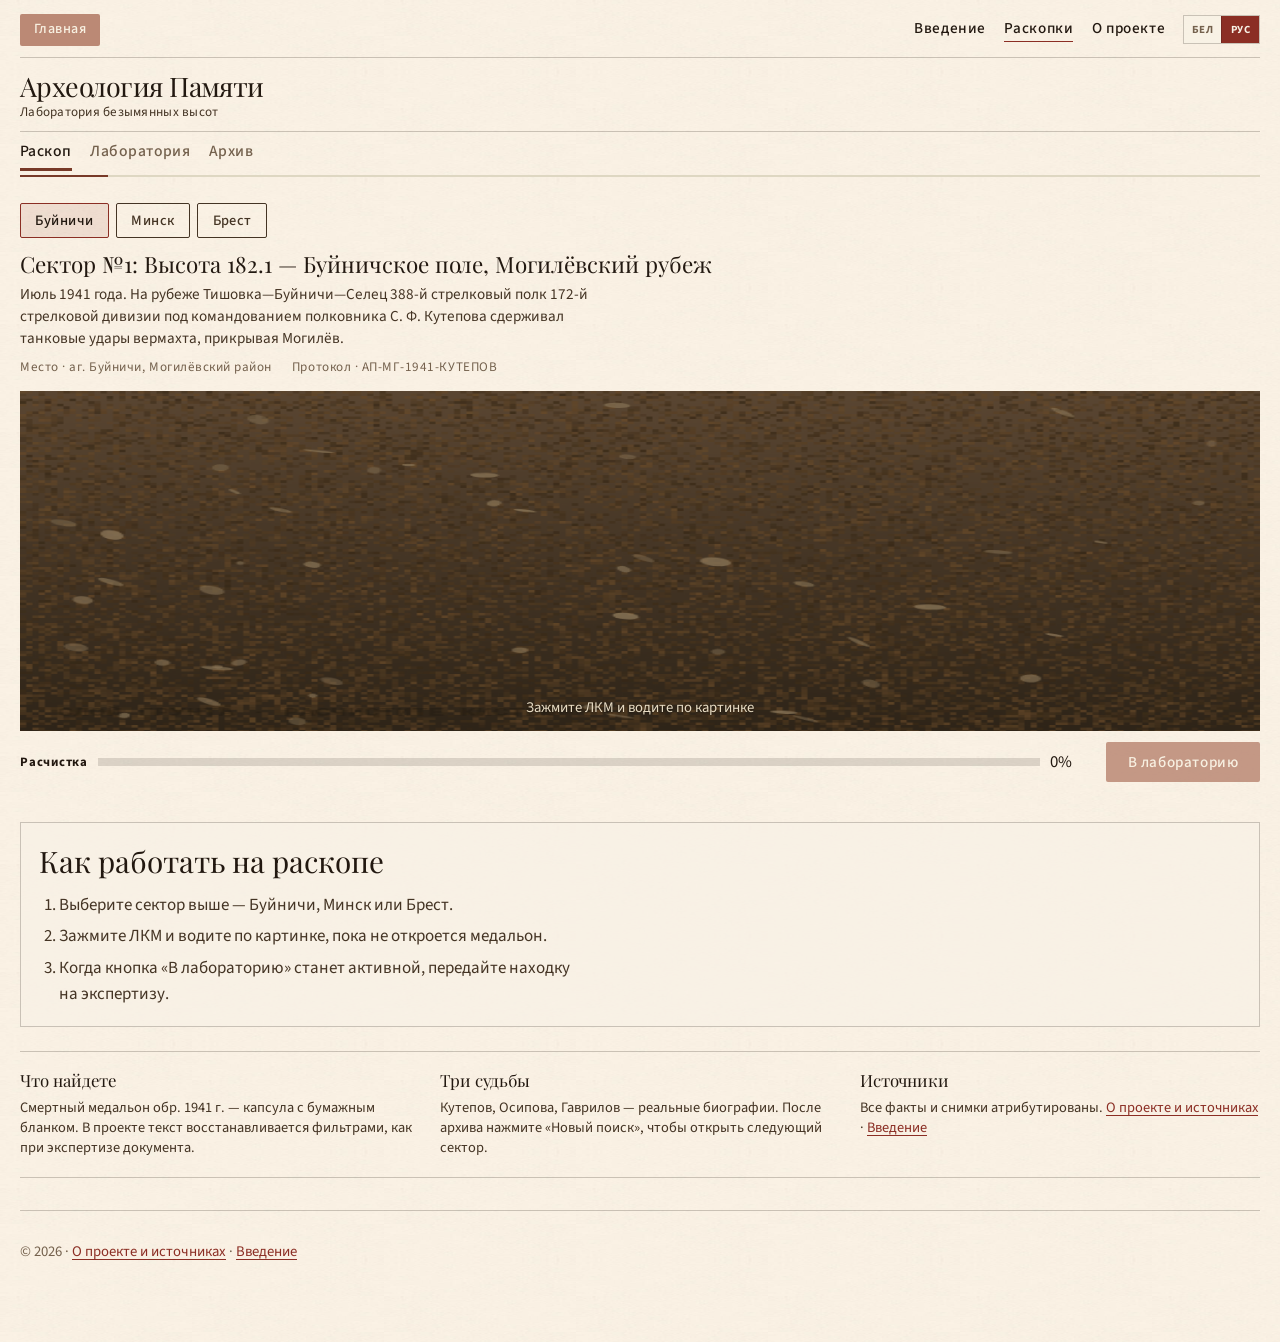
==== lab.html @ c18ca9dd "Update project files" ====
<!DOCTYPE html>
<html lang="ru">
  <head>
    <meta charset="UTF-8" />
    <meta name="viewport" content="width=device-width, initial-scale=1" />
    <title>Раскопки — Археология Памяти</title>
    <link rel="icon" href="assets/favicon.svg" type="image/svg+xml" />
    <link rel="stylesheet" href="css/styles.css" />
  </head>
  <body data-title-key="titleLab">
    <div class="comp-frame" id="hero-frame">
      <header class="site-header">
        <div class="site-header__bar">
          <a class="home-link" href="index.html" data-i18n="home">Главная</a>
          <div class="site-header__tools">
            <nav class="hero-nav" data-i18n-aria="navAria" aria-label="Разделы">
              <a class="nav-link hero-semantic" href="index.html" data-i18n="navIntro">Введение</a>
              <a
                class="nav-link hero-semantic"
                href="lab.html"
                aria-current="page"
                data-i18n="navDig"
                >Раскопки</a
              >
              <a class="nav-link hero-semantic" href="about.html" data-i18n="navAbout">О проекте</a>
            </nav>
            <div class="site-header__lang"></div>
          </div>
        </div>
        <div class="site-header__brand hero-brand">
          <h1 class="brand-mark hero-semantic" data-i18n="brandTitle">Археология Памяти</h1>
          <p class="brand-sub hero-semantic" data-i18n="brandSub">Лаборатория безымянных высот</p>
        </div>
      </header>

      <hr class="hairline" />

      <nav class="hero-steps" data-i18n-aria="stepsAria" aria-label="Этапы">
        <div class="nav-step is-active hero-semantic" data-screen="excavation" data-i18n="stepDig">
          Раскоп
        </div>
        <div class="nav-step hero-semantic" data-screen="lab" data-i18n="stepLab">Лаборатория</div>
        <div class="nav-step hero-semantic" data-screen="archive" data-i18n="stepArchive">Архив</div>
      </nav>

      <hr class="hairline hairline--steps" />

      <div class="sector-panel" id="sector-panel">
        <div
          class="sector-picker"
          id="sector-picker"
          role="tablist"
          data-i18n-aria="sectorPickAria"
          aria-label="Выбор сектора"
        ></div>
        <h2 id="sector-title" class="sector-panel__title">Сектор раскопа</h2>
        <p id="sector-intro" class="sector-panel__intro"></p>
        <ul class="sector-panel__meta" data-i18n-aria="sectorMetaAria" aria-label="Параметры сектора">
          <li id="sector-place"></li>
          <li id="sector-protocol"></li>
        </ul>
      </div>

      <div class="dig-stage" id="screen-excavation">
        <img
          class="dig-stage__plate"
          src="assets/plates/dig-stage.png"
          alt=""
          width="1024"
          height="432"
        />
        <canvas id="artifact-canvas" width="600" height="400"></canvas>
        <canvas id="soil-canvas" width="600" height="400"></canvas>
        <p id="find-message" class="find-banner" hidden></p>
        <p class="dig-cue hero-semantic" data-i18n="digCue">Зажмите ЛКМ и водите по картинке</p>
      </div>

      <div class="hero-dock">
        <div class="hero-dock__progress">
          <span class="progress-caption hero-semantic" data-i18n="progress">Расчистка</span>
          <div class="progress-track hero-semantic">
            <div id="progress-bar" class="progress-fill" style="width: 0%"></div>
          </div>
          <span id="progress-label" class="progress-pct hero-semantic">0%</span>
        </div>
        <button id="btn-to-lab" class="btn btn-lab hero-semantic" type="button" disabled data-i18n="toLab">
          В лабораторию
        </button>
      </div>
    </div>

    <div class="below-hero">
      <section class="howto-strip" id="howto-strip">
        <h2 class="panel-title" data-i18n="howtoTitle">Как работать на раскопе</h2>
        <ol class="howto-list">
          <li data-i18n="howto1">Выберите сектор выше — Буйничи, Минск или Брест.</li>
          <li data-i18n="howto2">Зажмите ЛКМ и водите по картинке, пока не откроется медальон.</li>
          <li data-i18n="howto3">
            Когда кнопка «В лабораторию» станет активной, передайте находку на экспертизу.
          </li>
        </ol>
      </section>

      <section class="context-strip" id="context-strip" data-i18n-aria="contextAria" aria-label="О раскопках">
        <div class="context-strip__item">
          <h3 data-i18n="findTitle">Что найдете</h3>
          <p data-i18n="findText">
            Смертный медальон обр. 1941 г. — капсула с бумажным бланком. В проекте текст
            восстанавливается фильтрами, как при экспертизе документа.
          </p>
        </div>
        <div class="context-strip__item">
          <h3 data-i18n="fatesTitle">Три судьбы</h3>
          <p data-i18n="fatesText">
            Кутепов, Осипова, Гаврилов — реальные биографии. После архива нажмите «Новый поиск»,
            чтобы открыть следующий сектор.
          </p>
        </div>
        <div class="context-strip__item">
          <h3 data-i18n="sourcesTitle">Источники</h3>
          <p>
            <span data-i18n="sourcesText">Все факты и снимки атрибутированы.</span>
            <a href="about.html" data-i18n="footerAbout">О проекте и источниках</a> ·
            <a href="index.html" data-i18n="footerIntro">Введение</a>
          </p>
        </div>
      </section>

      <section id="screen-lab" class="screen" hidden>
        <article class="panel">
          <h2 class="panel-title" data-i18n="labPanelTitle">Лаборатория</h2>
          <p class="panel-lead" data-i18n="labLead">
            Проявите фамилию, имя и остальные строки бланка. Идите по шагам ниже — или нажмите
            «Подобрать настройки».
          </p>
          <div class="lab-guide">
            <h3 class="lab-guide__title" data-i18n="labGuideTitle">Как расшифровать</h3>
            <ol class="lab-guide__list">
              <li data-i18n="labGuide1">
                1. Выберите светофильтр «УФ» — фиолетовые чернила проявятся сильнее.
              </li>
              <li data-i18n="labGuide2">2. Поднимите контраст примерно до 70–90.</li>
              <li data-i18n="labGuide3">
                3. Опустите порог примерно до 100–140, пока буквы не станут чёрными на белом.
              </li>
              <li data-i18n="labGuide4">
                Если сложно — кнопка «Подобрать настройки» выставит рабочие значения сама.
              </li>
            </ol>
          </div>
          <div class="lab-layout">
            <div class="microscope">
              <canvas id="lab-canvas" width="600" height="280"></canvas>
            </div>
            <div class="lab-tools">
              <label>
                <span class="tool-row"
                  ><span data-i18n="contrast">Контраст</span>
                  <strong id="val-contrast">0</strong></span
                >
                <input id="slider-contrast" type="range" min="-100" max="150" value="0" />
              </label>
              <label>
                <span class="tool-row"
                  ><span data-i18n="threshold">Порог</span>
                  <strong id="val-threshold">255</strong></span
                >
                <input id="slider-threshold" type="range" min="0" max="255" value="255" />
              </label>
              <label>
                <span data-i18n="filter">Светофильтр</span>
                <select id="select-filter">
                  <option value="original" data-i18n="filterOriginal">Исходный</option>
                  <option value="uv" data-i18n="filterUv">УФ</option>
                  <option value="negative" data-i18n="filterNegative">Негатив</option>
                </select>
              </label>
              <p id="lab-hint" class="lab-hint" aria-live="polite"></p>
              <div class="lab-tool-actions">
                <button id="btn-assist-lab" class="btn" type="button" data-i18n="labAssist">
                  Подобрать настройки
                </button>
                <button id="btn-reset-lab" class="btn btn-secondary" type="button" data-i18n="reset">
                  Сброс
                </button>
              </div>
            </div>
          </div>
          <div class="actions">
            <button id="btn-to-archive" class="btn" type="button" disabled data-i18n="toFate">
              К судьбе
            </button>
          </div>
        </article>
      </section>

      <section id="screen-archive" class="screen" hidden>
        <article class="panel">
          <h2 class="panel-title" data-i18n="fateTitle">Судьба</h2>
          <div id="dossier" class="dossier"></div>
        </article>
        <article class="panel">
          <h2 class="panel-title" data-i18n="photosTitle">Фото</h2>
          <div id="case-gallery" class="gallery-grid"></div>
        </article>
        <article class="panel">
          <h2 class="panel-title" data-i18n="certTitle">Свидетельство Памяти</h2>
          <div class="cert-wrap">
            <canvas id="cert-preview" width="800" height="500"></canvas>
          </div>
          <div class="actions">
            <button id="btn-export" class="btn" type="button" data-i18n="exportPng">Скачать PNG</button>
            <button id="btn-new-search" class="btn btn-secondary" type="button" data-i18n="newSearch">
              Новый поиск
            </button>
          </div>
        </article>
        <article class="panel">
          <div id="case-sources"></div>
        </article>
      </section>

      <footer class="footer">
        <p>
          © <span id="project-year">2026</span> ·
          <a href="about.html" data-i18n="footerAbout">О проекте и источниках</a> ·
          <a href="index.html" data-i18n="footerIntro">Введение</a>
        </p>
      </footer>
    </div>

    <script src="js/i18n.js"></script>
    <script src="js/data.js"></script>
    <script src="js/excavation.js"></script>
    <script src="js/lab.js"></script>
    <script src="js/certificate.js"></script>
    <script src="js/app.js"></script>
  </body>
</html>
---- css/styles.css ----
@font-face {
  font-family: "Playfair Display";
  font-style: normal;
  font-weight: 400;
  font-display: swap;
  src: url("../assets/fonts/Playfair-cyr.woff2") format("woff2");
  unicode-range: U+0400-045F, U+0490-0491, U+04B0-04B1, U+2116;
}
@font-face {
  font-family: "Playfair Display";
  font-style: normal;
  font-weight: 400;
  font-display: swap;
  src: url("../assets/fonts/PlayfairDisplay-Regular.woff2") format("woff2");
  unicode-range: U+0000-00FF, U+0131, U+0152-0153, U+02BB-02BC, U+02C6, U+02DA, U+02DC, U+0304, U+0308, U+0329, U+2000-206F, U+2074, U+20AC, U+2122, U+2191, U+2193, U+2212, U+2215, U+FEFF, U+FFFD;
}
@font-face {
  font-family: "Source Sans 3";
  font-style: normal;
  font-weight: 400;
  font-display: swap;
  src: url("../assets/fonts/SourceSans3-Regular-cyr.woff2") format("woff2");
  unicode-range: U+0400-045F, U+0490-0491, U+04B0-04B1, U+2116;
}
@font-face {
  font-family: "Source Sans 3";
  font-style: normal;
  font-weight: 400;
  font-display: swap;
  src: url("../assets/fonts/SourceSans3-Regular.woff2") format("woff2");
  unicode-range: U+0000-00FF, U+0131, U+0152-0153, U+02BB-02BC, U+02C6, U+02DA, U+02DC, U+0304, U+0308, U+0329, U+2000-206F, U+2074, U+20AC, U+2122, U+2191, U+2193, U+2212, U+2215, U+FEFF, U+FFFD;
}
@font-face {
  font-family: "Source Sans 3";
  font-style: normal;
  font-weight: 500;
  font-display: swap;
  src: url("../assets/fonts/SourceSans3-Medium-cyr.woff2") format("woff2");
  unicode-range: U+0400-045F, U+0490-0491, U+04B0-04B1, U+2116;
}
@font-face {
  font-family: "Source Sans 3";
  font-style: normal;
  font-weight: 500;
  font-display: swap;
  src: url("../assets/fonts/SourceSans3-Medium.woff2") format("woff2");
  unicode-range: U+0000-00FF, U+0131, U+0152-0153, U+02BB-02BC, U+02C6, U+02DA, U+02DC, U+0304, U+0308, U+0329, U+2000-206F, U+2074, U+20AC, U+2122, U+2191, U+2193, U+2212, U+2215, U+FEFF, U+FFFD;
}
@font-face {
  font-family: "Source Sans 3";
  font-style: normal;
  font-weight: 700;
  font-display: swap;
  src: url("../assets/fonts/SourceSans3-Bold-cyr.woff2") format("woff2");
  unicode-range: U+0400-045F, U+0490-0491, U+04B0-04B1, U+2116;
}
@font-face {
  font-family: "Source Sans 3";
  font-style: normal;
  font-weight: 700;
  font-display: swap;
  src: url("../assets/fonts/SourceSans3-Bold.woff2") format("woff2");
  unicode-range: U+0000-00FF, U+0131, U+0152-0153, U+02BB-02BC, U+02C6, U+02DA, U+02DC, U+0304, U+0308, U+0329, U+2000-206F, U+2074, U+20AC, U+2122, U+2191, U+2193, U+2212, U+2215, U+FEFF, U+FFFD;
}


@font-face {
  font-family: "PT Serif";
  font-style: normal;
  font-weight: 400;
  font-display: swap;
  src: url("../assets/fonts/PTSerif-Regular.woff2") format("woff2"),
    url("../assets/fonts/PTSerif-Regular-latin.woff2") format("woff2");
}
/* Археология Памяти — светлый архивный стандарт (canon) */









:root {
  --r-paper-ground-x: 0.000%; --r-paper-ground-y: 50.000%; --r-paper-ground-w: 10.000%; --r-paper-ground-h: 10.000%;
  --r-brand-mark-x: 1.870%; --r-brand-mark-y: 1.670%; --r-brand-mark-w: 28.130%; --r-brand-mark-h: 8.330%;
  --r-brand-mark-cap: 31px; --r-brand-mark-font: 44px; --r-brand-mark-family: 'Playfair Display'; --r-brand-mark-weight: 400;
  --r-brand-sub-x: 3.130%; --r-brand-sub-y: 8.060%; --r-brand-sub-w: 26.560%; --r-brand-sub-h: 3.890%;
  --r-brand-sub-cap: 13px; --r-brand-sub-font: 19px;
  --r-archive-stamp-x: 30.000%; --r-archive-stamp-y: 0.000%; --r-archive-stamp-w: 10.000%; --r-archive-stamp-h: 10.000%;
  --r-nav-lab-x: 64.060%; --r-nav-lab-y: 3.890%; --r-nav-lab-w: 10.940%; --r-nav-lab-h: 3.890%;
  --r-nav-lab-cap: 12px; --r-nav-lab-font: 18px;
  --r-nav-about-x: 75.780%; --r-nav-about-y: 3.890%; --r-nav-about-w: 9.380%; --r-nav-about-h: 3.890%;
  --r-nav-about-cap: 12px; --r-nav-about-font: 18px;
  --r-case-badge-x: 86.720%; --r-case-badge-y: 3.060%; --r-case-badge-w: 10.160%; --r-case-badge-h: 5.560%;
  --r-header-rule-x: 3.130%; --r-header-rule-y: 12.780%; --r-header-rule-w: 93.750%; --r-header-rule-h: 0.280%;
  --r-step-dig-x: 3.130%; --r-step-dig-y: 13.890%; --r-step-dig-w: 8.590%; --r-step-dig-h: 5.560%;
  --r-step-lab-x: 12.500%; --r-step-lab-y: 13.890%; --r-step-lab-w: 12.500%; --r-step-lab-h: 5.560%;
  --r-step-archive-x: 26.560%; --r-step-archive-y: 13.890%; --r-step-archive-w: 7.810%; --r-step-archive-h: 5.560%;
  --r-steps-rule-x: 3.130%; --r-steps-rule-y: 20.560%; --r-steps-rule-w: 93.750%; --r-steps-rule-h: 0.280%;
  --r-steps-rail-x: 30.000%; --r-steps-rail-y: 10.000%; --r-steps-rail-w: 40.000%; --r-steps-rail-h: 10.000%;
  --r-steps-trail-x: 70.000%; --r-steps-trail-y: 10.000%; --r-steps-trail-w: 30.000%; --r-steps-trail-h: 10.000%;
  --r-dig-frame-x: 10.000%; --r-dig-frame-y: 20.000%; --r-dig-frame-w: 80.000%; --r-dig-frame-h: 70.000%;
  --r-dig-stage-x: 10.000%; --r-dig-stage-y: 20.000%; --r-dig-stage-w: 80.000%; --r-dig-stage-h: 60.000%;
  --r-bottom-dock-x: 0.000%; --r-bottom-dock-y: 90.000%; --r-bottom-dock-w: 100.000%; --r-bottom-dock-h: 10.000%;
  --r-dig-cue-x: 29.488%; --r-dig-cue-y: 92.817%; --r-dig-cue-w: 41.013%; --r-dig-cue-h: 6.483%;
  --r-dig-cue-cap: 16px; --r-dig-cue-font: 24px;
  --r-progress-caption-x: 3.130%; --r-progress-caption-y: 88.890%; --r-progress-caption-w: 9.380%; --r-progress-caption-h: 3.890%;
  --r-progress-caption-cap: 10px; --r-progress-caption-font: 15px;
  --r-progress-bar-x: 13.280%; --r-progress-bar-y: 90.000%; --r-progress-bar-w: 40.630%; --r-progress-bar-h: 2.220%;
  --r-progress-pct-x: 54.690%; --r-progress-pct-y: 88.890%; --r-progress-pct-w: 5.470%; --r-progress-pct-h: 3.890%;
  --r-progress-pct-cap: 27px; --r-progress-pct-font: 39px;
  --r-btn-lab-x: 76.560%; --r-btn-lab-y: 86.110%; --r-btn-lab-w: 19.530%; --r-btn-lab-h: 7.780%;
}

:root {
  --paper: #f8f2e6;
  --ink: #221810;
  --ink-soft: #443424;
  --ink-mute: #74614d;
  --terracotta: #8b2e24;
  --terracotta-soft: #a85437;
  --terracotta-wash: #be8977;
  --rule: rgba(34, 24, 16, 0.22);
  --font-display: "Playfair Display", "PT Serif", "Times New Roman", serif;
  --font-ui: "Source Sans 3", "Segoe UI", Tahoma, sans-serif;
  --focus: #8b2e24;
  --max: 1280px;
}

*,
*::before,
*::after {
  box-sizing: border-box;
}

::selection {
  background: rgba(139, 46, 36, 0.28);
  color: var(--ink);
}

html {
  scroll-behavior: smooth;
}

body {
  margin: 0;
  min-height: 100vh;
  color: var(--ink);
  font-family: var(--font-ui);
  font-size: 17px;
  line-height: 1.5;
  background-color: var(--paper);
  background-image: url("../assets/plates/paper-ground.png");
  background-size: 192px 108px;
  background-repeat: repeat;
}

a {
  color: var(--terracotta);
  text-underline-offset: 3px;
}

a:hover {
  color: var(--ink);
}

img {
  max-width: 100%;
  height: auto;
  display: block;
}

button,
input,
select {
  font: inherit;
}

:focus-visible {
  outline: 2px solid var(--focus);
  outline-offset: 3px;
}

/* ——— Hero shell ——— */

.comp-frame {
  position: relative;
  width: 100%;
  max-width: var(--max);
  margin: 0 auto;
  padding: 0.85rem 1.25rem 1rem;
  overflow: visible;
  background-color: var(--paper);
  background-image: url("../assets/plates/paper-ground.png");
  background-size: 192px 108px;
  background-repeat: repeat;
}

.site-shell {
  max-width: var(--max);
  margin: 0 auto;
  padding: 0.85rem 1.25rem 2.5rem;
}

.site-header {
  display: flex;
  flex-direction: column;
  gap: 0.85rem;
}

.site-header__bar,
.header-bar {
  display: flex;
  flex-wrap: wrap;
  align-items: center;
  gap: 0.65rem 1rem;
  padding-bottom: 0.7rem;
  border-bottom: 1px solid var(--rule);
}

.site-header__tools,
.header-tools {
  display: flex;
  flex-wrap: wrap;
  align-items: center;
  justify-content: flex-end;
  gap: 0.75rem 1.1rem;
  margin-left: auto;
}

.site-header__lang,
.header-lang {
  display: flex;
  flex-shrink: 0;
}

.site-header__brand,
.header-brand {
  min-width: 0;
}

.lang-switch {
  display: inline-flex;
  border: 1px solid var(--rule);
  background: rgba(248, 242, 230, 0.85);
}

.lang-btn {
  margin: 0;
  min-width: 2.35rem;
  min-height: 1.7rem;
  padding: 0.2rem 0.45rem;
  border: 0;
  background: transparent;
  color: var(--ink-mute);
  font-family: var(--font-ui);
  font-size: 0.68rem;
  font-weight: 700;
  letter-spacing: 0.05em;
  cursor: pointer;
}

.lang-btn + .lang-btn {
  border-left: 1px solid var(--rule);
}

.lang-btn.is-active {
  background: var(--terracotta);
  color: var(--paper);
}

.lang-btn:hover:not(.is-active) {
  background: rgba(139, 46, 36, 0.08);
  color: var(--ink);
}

.home-link {
  display: inline-flex;
  align-items: center;
  justify-content: center;
  flex-shrink: 0;
  min-height: 2rem;
  padding: 0.35rem 0.85rem;
  border: 0;
  border-radius: 2px;
  background: #bb8975;
  color: #f8f1e2;
  font-family: var(--font-ui);
  font-size: 0.88rem;
  font-weight: 500;
  letter-spacing: 0.04em;
  text-decoration: none;
}

.home-link:hover {
  color: #f8f1e2;
  background: var(--terracotta);
}

.home-link[aria-current="page"] {
  background: var(--terracotta);
  color: #f8f1e2;
}

.hero-header {
  display: contents;
}


.brand-kicker {
  margin: 0 0 0.35rem;
  font-family: var(--font-ui);
  font-size: 0.78rem;
  font-weight: 500;
  letter-spacing: 0.06em;
  color: var(--ink-mute);
}

.brand-mark--lg {
  font-size: clamp(2rem, 4.5vw, 2.85rem);
}

.hero-brand {
  min-width: 0;
}

.brand-mark {
  margin: 0;
  padding: 0;
  font-family: var(--font-display);
  font-weight: 400;
  font-synthesis: none;
  font-size: clamp(1.4rem, 2.1vw, 1.75rem);
  line-height: 1.1;
  letter-spacing: -0.02em;
  color: #221810;
}

.brand-sub {
  margin: 0.15rem 0 0;
  font-family: var(--font-ui);
  font-weight: 400;
  font-size: 0.82rem;
  line-height: 1.3;
  color: #443424;
  letter-spacing: 0.02em;
}

.hero-nav {
  display: flex;
  flex-wrap: wrap;
  gap: 0.85rem 1.15rem;
  align-items: center;
  justify-content: flex-end;
}

.nav-link {
  display: inline-flex;
  align-items: center;
  font-family: var(--font-ui);
  font-weight: 500;
  font-size: 0.95rem;
  color: #221810;
  text-decoration: none;
  letter-spacing: 0.04em;
  padding-bottom: 0.1rem;
  border-bottom: 1px solid transparent;
}

.nav-link[aria-current="page"] {
  border-bottom-color: var(--terracotta);
}

.visually-hidden {
  position: absolute !important;
  width: 1px;
  height: 1px;
  padding: 0;
  margin: -1px;
  overflow: hidden;
  clip: rect(0, 0, 0, 0);
  white-space: nowrap;
  border: 0;
}

.hairline {
  background: var(--rule);
  height: 1px;
  min-height: 1px;
  border: 0;
  margin: 0.65rem 0 0;
  padding: 0;
  width: 100%;
}

.hairline--steps {
  margin-top: 0;
  background: linear-gradient(
    to right,
    #783a28 0,
    #783a28 5.5rem,
    #ded7c2 5.5rem,
    #ded7c2 100%
  );
  height: 2px;
}

.hero-steps {
  display: flex;
  flex-wrap: wrap;
  gap: 0.25rem 1.15rem;
  align-items: flex-end;
  margin-top: 0.5rem;
  padding-bottom: 0.25rem;
}

.nav-step {
  display: inline-flex;
  align-items: flex-end;
  justify-content: flex-start;
  padding: 0 0 0.3rem;
  margin: 0;
  border: 0;
  border-bottom: 3px solid transparent;
  background: transparent;
  font-family: var(--font-ui);
  font-size: 0.98rem;
  font-weight: 500;
  letter-spacing: 0.03em;
  color: #74614d;
  cursor: default;
}

.nav-step.is-active {
  color: #221810;
  border-bottom-color: #783a28;
}

.dig-stage {
  position: relative;
  overflow: hidden;
  background: #1a120d;
  width: 100%;
  margin-top: 0.65rem;
  aspect-ratio: 21 / 10;
  max-height: min(42vh, 340px);
}

.dig-stage__plate {
  position: absolute;
  inset: 0;
  width: 100%;
  height: 100%;
  object-fit: cover;
  z-index: 0;
  pointer-events: none;
}

.dig-stage canvas {
  position: absolute;
  inset: 0;
  width: 100%;
  height: 100%;
  display: block;
  z-index: 1;
}

.dig-cue {
  position: absolute;
  left: 50%;
  bottom: 0.75rem;
  transform: translateX(-50%);
  margin: 0;
  z-index: 4;
  display: flex;
  align-items: center;
  justify-content: center;
  text-align: center;
  font-family: var(--font-ui);
  font-weight: 400;
  font-size: 0.92rem;
  color: #e8dcc4;
  text-shadow: 0 1px 2px rgba(0, 0, 0, 0.45);
  pointer-events: none;
  white-space: normal;
  max-width: 92%;
}

.hero-dock {
  display: flex;
  flex-wrap: wrap;
  align-items: center;
  gap: 0.55rem 1rem;
  margin-top: 0.7rem;
}

.hero-dock__progress {
  display: flex;
  flex: 1 1 14rem;
  align-items: center;
  gap: 0.65rem;
  min-width: 0;
}

.progress-caption {
  margin: 0;
  flex: 0 0 auto;
  font-family: var(--font-ui);
  font-weight: 700;
  font-size: 0.8rem;
  letter-spacing: 0.06em;
  color: #221810;
}

.progress-track {
  flex: 1 1 auto;
  width: auto;
  height: 8px;
  min-width: 6rem;
  background: rgba(34, 24, 16, 0.14);
  overflow: hidden;
}

.progress-fill {
  height: 100%;
  width: 0%;
  background: #784728;
}

body.hero-capture .progress-fill {
  width: 42%;
}

.progress-pct {
  margin: 0;
  flex: 0 0 auto;
  font-family: var(--font-ui);
  font-weight: 400;
  font-size: 1.05rem;
  line-height: 1;
  color: var(--ink);
  min-width: 2.5rem;
}

.btn {
  display: inline-flex;
  align-items: center;
  justify-content: center;
  width: auto;
  height: auto;
  margin: 0;
  padding: 0.55rem 1.15rem;
  border: 0;
  border-radius: 2px;
  background: #bb8975;
  color: #f8f1e2;
  font-family: var(--font-ui);
  font-weight: 500;
  font-size: 0.95rem;
  letter-spacing: 0.04em;
  cursor: pointer;
}

.btn-lab {
  flex: 0 0 auto;
  min-height: 2.5rem;
  padding: 0.55rem 1.35rem;
}

.btn:disabled {
  opacity: 0.85;
  cursor: not-allowed;
}
body.hero-capture .btn:disabled {
  opacity: 1;
}

.btn:hover:not(:disabled) {
  background: var(--terracotta);
}

.btn-secondary {
  background: transparent;
  color: var(--ink);
  border: 1px solid var(--ink-soft);
}

.btn-secondary:hover:not(:disabled) {
  background: rgba(34, 24, 16, 0.06);
}

/* hero capture: show dig plate, hide live canvases */
body.hero-capture .dig-stage canvas {
  visibility: hidden !important;
}

body.hero-plates-only .hero-semantic {
  visibility: hidden !important;
}

/* ——— Below-hero / other screens ——— */

.below-hero {
  max-width: var(--max);
  margin: 0 auto;
  padding: 1.5rem 1.25rem 4rem;
}

[hidden] {
  display: none !important;
}

.screen {
  animation: riseIn 0.4s cubic-bezier(0.16, 1, 0.3, 1);
}

@keyframes riseIn {
  from {
    opacity: 0;
    transform: translateY(10px);
  }
  to {
    opacity: 1;
    transform: translateY(0);
  }
}

.btn.is-ready {
  animation: readyPulse 1.8s ease-in-out infinite;
}

@keyframes readyPulse {
  0%,
  100% {
    filter: brightness(1);
  }
  50% {
    filter: brightness(1.08);
  }
}

.nav-step {
  transition: color 0.2s ease, border-color 0.2s ease;
}

@media (prefers-reduced-motion: reduce) {
  .screen,
  .btn.is-ready {
    animation: none;
  }
  .progress-fill,
  .nav-step {
    transition: none;
  }
  html {
    scroll-behavior: auto;
  }
}

.panel {
  margin: 0 0 1.25rem;
  padding: 1.15rem 1.2rem 1.35rem;
  border: 1px solid var(--rule);
  background: rgba(248, 242, 230, 0.72);
}

.panel-title {
  margin: 0 0 0.45rem;
  font-family: var(--font-display);
  font-size: clamp(1.45rem, 2.4vw, 1.85rem);
  font-weight: 400;
  color: var(--ink);
}

.panel-lead {
  margin: 0;
  color: var(--ink-mute);
  max-width: 62ch;
}

.lab-layout {
  display: grid;
  grid-template-columns: 1.4fr 1fr;
  gap: 1.25rem;
  margin-top: 1rem;
}

.microscope {
  border: 1px solid var(--rule);
  background: #1a120d;
  min-height: 240px;
}

.microscope canvas {
  width: 100%;
  height: auto;
  display: block;
}

.lab-tools {
  display: flex;
  flex-direction: column;
  gap: 0.85rem;
}

.lab-tools label {
  display: flex;
  flex-direction: column;
  gap: 0.35rem;
  font-size: 0.95rem;
  color: var(--ink-soft);
}

.tool-row {
  display: flex;
  justify-content: space-between;
}

.lab-tools input[type="range"] {
  width: 100%;
  accent-color: var(--terracotta);
}

.lab-tools select {
  padding: 0.45rem 0.55rem;
  border: 1px solid var(--rule);
  background: var(--paper);
  color: var(--ink);
}

.lab-hint {
  margin: 0;
  font-size: 0.95rem;
  font-weight: 500;
  color: var(--terracotta);
}

.lab-guide {
  margin: 0.85rem 0 1rem;
  padding: 0.85rem 1rem;
  border: 1px solid var(--rule);
  background: rgba(248, 242, 230, 0.65);
  max-width: 70ch;
}

.lab-guide__title {
  margin: 0 0 0.45rem;
  font-family: var(--font-display);
  font-size: 1.15rem;
  font-weight: 400;
  color: var(--ink);
}

.lab-guide__list {
  margin: 0;
  padding-left: 0;
  list-style: none;
  color: var(--ink-soft);
  font-size: 0.95rem;
  line-height: 1.45;
}

.lab-guide__list li {
  margin: 0 0 0.35rem;
}

.lab-guide__list li:last-child {
  margin-bottom: 0;
}

.lab-tool-actions {
  display: flex;
  flex-wrap: wrap;
  gap: 0.55rem;
}

.lab-tool-actions .btn {
  width: auto;
  min-height: 2.4rem;
}

.actions {
  display: flex;
  flex-wrap: wrap;
  gap: 0.75rem;
  margin-top: 1.1rem;
}

.actions .btn {
  width: auto;
  height: auto;
  min-height: 2.75rem;
  padding: 0.65rem 1.25rem;
}

.find-banner {
  position: absolute;
  left: 0.75rem;
  right: 0.75rem;
  top: 0.75rem;
  z-index: 5;
  margin: 0;
  padding: 0.5rem 0.7rem;
  border: 1px solid var(--terracotta);
  color: #f8f2e6;
  background: rgba(34, 24, 16, 0.72);
  font-size: 0.88rem;
}

.dossier {
  color: var(--ink);
}

.dossier h3 {
  font-family: var(--font-display);
  font-weight: 400;
  margin: 0 0 0.5rem;
}

.dossier p {
  margin: 0 0 0.75rem;
  max-width: 70ch;
}

.gallery-grid {
  display: grid;
  grid-template-columns: repeat(auto-fill, minmax(160px, 1fr));
  gap: 0.75rem;
  margin-top: 0.75rem;
}

.gallery-grid img {
  width: 100%;
  aspect-ratio: 1;
  object-fit: cover;
  border: 1px solid var(--rule);
}

.cert-wrap {
  margin-top: 0.75rem;
  width: fit-content;
  max-width: 100%;
  border: 1px solid var(--rule);
  background: transparent;
  overflow: hidden;
}

.cert-wrap canvas {
  display: block;
  width: min(100%, 800px);
  height: auto;
}

.source-list,
.stack-list {
  margin: 0.5rem 0 0;
  padding-left: 1.2rem;
  color: var(--ink-soft);
}

.image-credits {
  display: grid;
  gap: 1rem;
  margin-top: 0.75rem;
}

.credit-item {
  display: grid;
  grid-template-columns: 96px 1fr;
  gap: 0.85rem;
  align-items: start;
}

.credit-item img {
  width: 96px;
  height: 96px;
  object-fit: cover;
  border: 1px solid var(--rule);
}

.footer {
  margin-top: 2rem;
  padding-top: 1rem;
  border-top: 1px solid var(--rule);
  font-size: 0.92rem;
  color: var(--ink-mute);
}

.dig-hero__meta {
  display: none;
}

.sector-panel {
  margin-top: 0.85rem;
  padding: 0.75rem 0 0.15rem;
}

.sector-picker {
  display: flex;
  flex-wrap: wrap;
  gap: 0.45rem;
  margin: 0 0 0.75rem;
}

.sector-picker__btn {
  margin: 0;
  min-height: 2.15rem;
  padding: 0.35rem 0.9rem;
  border: 1px solid var(--ink-soft);
  border-radius: 2px;
  background: transparent;
  color: var(--ink-soft);
  font-family: var(--font-ui);
  font-size: 0.9rem;
  font-weight: 500;
  letter-spacing: 0.03em;
  cursor: pointer;
}

.sector-picker__btn:hover {
  border-color: var(--terracotta);
  color: var(--ink);
}

.sector-picker__btn.is-active {
  border-color: var(--terracotta);
  background: rgba(139, 46, 36, 0.1);
  color: var(--ink);
}

.sector-panel__title {
  margin: 0 0 0.35rem;
  font-family: var(--font-display);
  font-size: clamp(1.15rem, 2vw, 1.4rem);
  font-weight: 400;
  color: var(--ink);
  line-height: 1.25;
}

.sector-panel__intro {
  margin: 0;
  max-width: 72ch;
  font-size: 0.95rem;
  line-height: 1.45;
  color: var(--ink-soft);
}

.sector-panel__meta {
  display: flex;
  flex-wrap: wrap;
  gap: 0.35rem 1.25rem;
  margin: 0.55rem 0 0;
  padding: 0;
  list-style: none;
  font-family: var(--font-ui);
  font-size: 0.82rem;
  letter-spacing: 0.04em;
  color: var(--ink-mute);
}

.howto-strip {
  margin: 0 0 1.5rem;
  padding: 1rem 1.15rem 1.15rem;
  border: 1px solid var(--rule);
  background: rgba(248, 242, 230, 0.72);
}

.howto-list {
  margin: 0.55rem 0 0;
  padding-left: 1.25rem;
  color: var(--ink-soft);
  max-width: 68ch;
}

.howto-list li {
  margin: 0 0 0.4rem;
}

.howto-list li:last-child {
  margin-bottom: 0;
}

.context-strip {
  display: grid;
  grid-template-columns: repeat(3, minmax(0, 1fr));
  gap: 0.85rem 1.25rem;
  margin: 0 0 1.5rem;
  padding: 1rem 0 1.15rem;
  border-top: 1px solid var(--rule);
  border-bottom: 1px solid var(--rule);
}

.context-strip__item h3 {
  margin: 0 0 0.3rem;
  font-family: var(--font-display);
  font-size: 1.05rem;
  font-weight: 400;
  color: var(--ink);
}

.context-strip__item p {
  margin: 0;
  font-size: 0.9rem;
  line-height: 1.4;
  color: var(--ink-soft);
}

.epigraph {
  margin: 0.85rem 0 1.5rem;
  padding: 1rem 1.35rem;
  background: rgba(248, 242, 230, 0.78);
  border-left: 3px solid var(--terracotta);
  border-top: 1px solid var(--rule);
  border-bottom: 1px solid var(--rule);
  border-right: 1px solid var(--rule);
  box-shadow: 0 2px 8px rgba(34, 24, 16, 0.04);
}

.quote-text {
  margin: 0 0 0.35rem;
  font-family: var(--font-display);
  font-size: clamp(1.05rem, 1.8vw, 1.2rem);
  font-style: italic;
  line-height: 1.45;
  color: var(--ink);
}

.quote-author {
  margin: 0;
  font-family: var(--font-ui);
  font-size: 0.82rem;
  font-weight: 700;
  letter-spacing: 0.06em;
  text-transform: uppercase;
  color: var(--terracotta);
}

.hero-block {
  margin: 1rem 0 2.25rem;
}

.hero-grid {
  display: grid;
  grid-template-columns: 1.12fr 0.88fr;
  gap: 2.25rem;
  align-items: center;
}

.hero-main {
  display: flex;
  flex-direction: column;
  gap: 0.85rem;
}

.hero-badge {
  display: inline-flex;
  align-items: center;
  gap: 0.5rem;
  align-self: flex-start;
  font-family: var(--font-ui);
  font-size: 0.8rem;
  font-weight: 700;
  letter-spacing: 0.07em;
  text-transform: uppercase;
  color: var(--terracotta);
  background: rgba(139, 46, 36, 0.08);
  border: 1px solid rgba(139, 46, 36, 0.24);
  padding: 0.28rem 0.75rem;
  border-radius: 2px;
}

.hero-title {
  margin: 0;
  font-family: var(--font-display);
  font-size: clamp(2rem, 3.8vw, 2.85rem);
  font-weight: 700;
  line-height: 1.15;
  color: var(--ink);
  letter-spacing: -0.01em;
}

.hero-desc {
  margin: 0;
  font-size: 1.08rem;
  line-height: 1.55;
  color: var(--ink-soft);
}

.hero-pills {
  display: flex;
  flex-wrap: wrap;
  gap: 0.5rem;
  margin: 0.25rem 0;
}

.hero-pill {
  font-size: 0.8rem;
  font-weight: 600;
  letter-spacing: 0.02em;
  color: var(--ink-soft);
  background: rgba(255, 255, 255, 0.55);
  border: 1px solid var(--rule);
  padding: 0.25rem 0.65rem;
  border-radius: 2px;
}

.hero-links {
  display: flex;
  flex-wrap: wrap;
  gap: 0.75rem 1rem;
  align-items: center;
  margin-top: 0.35rem;
}

.hero-links .btn {
  text-decoration: none;
}

.btn-lab .btn-arrow {
  display: inline-block;
  transition: transform 0.2s ease;
  margin-left: 0.35rem;
}

.btn-lab:hover .btn-arrow {
  transform: translateX(4px);
}

.btn-second {
  background: transparent;
  color: var(--ink);
  border: 1px solid var(--ink-soft);
}

.btn-second:hover:not(:disabled) {
  background: rgba(34, 24, 16, 0.06);
}

.btn-small {
  font-size: 0.88rem;
  padding: 0.55rem 0.85rem;
}

.mark-big {
  font-size: clamp(1.8rem, 4.5vw, 2.75rem);
}

.hero-card {
  position: relative;
  background: #fbf7ef;
  border: 1px solid var(--rule);
  box-shadow: 0 14px 34px rgba(34, 24, 16, 0.14), 0 2px 6px rgba(34, 24, 16, 0.08);
  padding: 0.85rem;
  overflow: hidden;
  transition: transform 0.25s ease, box-shadow 0.25s ease;
}

.hero-card:hover {
  transform: translateY(-2px);
  box-shadow: 0 18px 40px rgba(34, 24, 16, 0.18), 0 4px 10px rgba(34, 24, 16, 0.1);
}

.card-docket {
  display: flex;
  justify-content: space-between;
  align-items: center;
  padding-bottom: 0.5rem;
  margin-bottom: 0.5rem;
  border-bottom: 1px dashed var(--rule);
  font-size: 0.76rem;
  letter-spacing: 0.08em;
  text-transform: uppercase;
  color: var(--ink-mute);
  font-weight: 600;
}

.card-stamp {
  padding: 0.18rem 0.55rem;
  font-family: monospace, var(--font-ui);
  font-size: 0.72rem;
  font-weight: 800;
  letter-spacing: 0.12em;
  text-transform: uppercase;
  color: #9f2b20;
  border: 1px solid #9f2b20;
  border-radius: 2px;
  background: rgba(159, 43, 32, 0.08);
}

.photo-box {
  position: relative;
  overflow: hidden;
  border: 1px solid rgba(34, 24, 16, 0.2);
  background: #1a1410;
  aspect-ratio: 4 / 3;
}

.card-image {
  width: 100%;
  height: 100%;
  object-fit: cover;
  display: block;
  transition: transform 0.4s ease;
}

.hero-card:hover .card-image {
  transform: scale(1.02);
}

.caption-bar {
  margin-top: 0.55rem;
  font-size: 0.82rem;
  color: var(--ink-soft);
}

.medallion-box {
  background: rgba(248, 242, 230, 0.7);
  border: 1px solid var(--rule);
  padding: 1.5rem 1.75rem;
  margin: 1.5rem 0 2rem;
  position: relative;
}

.medallion-grid {
  display: grid;
  grid-template-columns: 1.2fr 0.8fr;
  gap: 2rem;
  align-items: start;
}

.medallion-story p {
  margin: 0 0 0.85rem;
  font-size: 0.98rem;
  line-height: 1.55;
  color: var(--ink-soft);
}

.medallion-story p:last-child {
  margin-bottom: 0;
}

.section-num {
  margin: 0 0 0.35rem;
  font-family: var(--font-ui);
  font-size: 0.78rem;
  font-weight: 700;
  letter-spacing: 0.08em;
  color: var(--terracotta);
}

.section-title {
  margin: 0 0 0.85rem;
  font-family: var(--font-display);
  font-size: 1.6rem;
  font-weight: 400;
  color: var(--ink);
}

.fact-card {
  background: #ffffff;
  border: 1px solid var(--rule);
  padding: 1.25rem;
  box-shadow: 0 4px 12px rgba(34, 24, 16, 0.05);
}

.quote-box {
  border-left: 3px solid var(--terracotta);
  padding-left: 0.85rem;
  margin-bottom: 1rem;
}

.quote-box blockquote {
  margin: 0 0 0.35rem;
  font-family: var(--font-display);
  font-style: italic;
  font-size: 0.96rem;
  line-height: 1.45;
  color: var(--ink);
}

.spec-table {
  width: 100%;
  border-collapse: collapse;
  font-size: 0.85rem;
  margin-top: 0.75rem;
}

.spec-table tr {
  border-bottom: 1px solid rgba(34, 24, 16, 0.1);
}

.spec-table td {
  padding: 0.4rem 0.2rem;
}

.spec-table td:first-child {
  font-weight: 600;
  color: var(--ink-mute);
  width: 44%;
}

.spec-table td:last-child {
  color: var(--ink);
  font-weight: 500;
}

.section-box {
  margin: 0 0 2rem;
  padding-top: 1.35rem;
  border-top: 1px solid var(--rule);
}

.section-lead {
  margin-bottom: 1rem;
}

.steps-grid {
  display: grid;
  grid-template-columns: repeat(3, minmax(0, 1fr));
  gap: 1.5rem;
  margin-top: 1.25rem;
  position: relative;
}

.step-card {
  position: relative;
  background: rgba(255, 255, 255, 0.65);
  border: 1px solid var(--rule);
  padding: 1.35rem 1.15rem;
  display: flex;
  flex-direction: column;
  transition: transform 0.2s ease, box-shadow 0.2s ease, background 0.2s ease;
}

.step-card:hover {
  transform: translateY(-3px);
  background: #ffffff;
  box-shadow: 0 8px 24px rgba(34, 24, 16, 0.08);
  border-color: var(--terracotta-wash);
}

.step-top {
  display: flex;
  justify-content: space-between;
  align-items: center;
  margin-bottom: 0.75rem;
}

.step-num {
  font-family: var(--font-display);
  font-size: 1.75rem;
  font-weight: 700;
  line-height: 1;
  color: var(--terracotta);
}

.step-icon {
  width: 38px;
  height: 38px;
  border-radius: 4px;
  background: rgba(139, 46, 36, 0.08);
  border: 1px solid rgba(139, 46, 36, 0.2);
  display: flex;
  align-items: center;
  justify-content: center;
  color: var(--terracotta);
}

.step-icon svg {
  width: 22px;
  height: 22px;
  fill: currentColor;
}

.step-badge {
  display: inline-block;
  align-self: flex-start;
  font-size: 0.74rem;
  font-weight: 700;
  letter-spacing: 0.04em;
  text-transform: uppercase;
  color: var(--terracotta);
  background: rgba(139, 46, 36, 0.08);
  padding: 0.2rem 0.55rem;
  border-radius: 2px;
  margin-bottom: 0.65rem;
}

.step-title {
  margin: 0 0 0.5rem;
  font-family: var(--font-display);
  font-size: 1.35rem;
  font-weight: 400;
  color: var(--ink);
}

.step-text {
  margin: 0 0 1rem;
  font-size: 0.92rem;
  line-height: 1.5;
  color: var(--ink-soft);
  flex-grow: 1;
}

.step-tag {
  font-size: 0.76rem;
  color: var(--ink-mute);
  font-weight: 600;
  border-top: 1px dashed var(--rule);
  padding-top: 0.6rem;
  margin-top: auto;
}

@media (min-width: 901px) {
  .step-card:not(:last-child)::after {
    content: "→";
    position: absolute;
    right: -1.05rem;
    top: 50%;
    transform: translateY(-50%);
    font-size: 1.4rem;
    font-weight: 700;
    color: var(--terracotta-wash);
    z-index: 3;
    pointer-events: none;
  }
}

.heroes-grid {
  display: grid;
  grid-template-columns: repeat(3, minmax(0, 1fr));
  gap: 1.5rem;
  margin-top: 1.25rem;
}

.person-card {
  background: #ffffff;
  border: 1px solid var(--rule);
  display: flex;
  flex-direction: column;
  overflow: hidden;
  box-shadow: 0 4px 16px rgba(34, 24, 16, 0.06);
  transition: transform 0.22s ease, box-shadow 0.22s ease;
}

.person-card:hover {
  transform: translateY(-4px);
  box-shadow: 0 12px 28px rgba(34, 24, 16, 0.12);
}

.person-card .photo-box {
  background: #241c14;
  aspect-ratio: 16 / 11;
  border-bottom: 1px solid var(--rule);
}

.person-card .card-image {
  object-position: center 20%;
  filter: sepia(0.22) contrast(1.05);
}

.person-card:hover .card-image {
  transform: scale(1.04);
  filter: sepia(0.08) contrast(1.08);
}

.person-card .photo-box::before,
.person-card .photo-box::after {
  content: "";
  position: absolute;
  width: 16px;
  height: 16px;
  border-color: rgba(248, 242, 230, 0.85);
  border-style: solid;
  pointer-events: none;
  z-index: 2;
}

.person-card .photo-box::before {
  top: 8px;
  left: 8px;
  border-width: 2px 0 0 2px;
}

.person-card .photo-box::after {
  bottom: 8px;
  right: 8px;
  border-width: 0 2px 2px 0;
}

.card-badge {
  position: absolute;
  top: 8px;
  right: 8px;
  z-index: 3;
  font-size: 0.72rem;
  font-weight: 700;
  letter-spacing: 0.05em;
  text-transform: uppercase;
  color: #f8f2e6;
  background: rgba(34, 24, 16, 0.85);
  backdrop-filter: blur(4px);
  padding: 0.25rem 0.6rem;
  border: 1px solid rgba(248, 242, 230, 0.3);
  border-radius: 2px;
}

.person-card .card-stamp {
  top: auto;
  right: auto;
  bottom: 8px;
  left: 8px;
  z-index: 3;
  font-family: monospace;
  font-size: 0.68rem;
  font-weight: 800;
  letter-spacing: 0.1em;
  color: #fef08a;
  background: rgba(139, 46, 36, 0.88);
  border: none;
  transform: none;
  box-shadow: none;
  padding: 0.2rem 0.45rem;
  border-radius: 2px;
}

.card-body {
  padding: 1.15rem 1.15rem 1.25rem;
  display: flex;
  flex-direction: column;
  flex-grow: 1;
}

.card-title {
  margin: 0 0 0.25rem;
  font-size: 1.35rem;
  font-family: var(--font-display);
  font-weight: 400;
  color: var(--ink);
}

.card-meta {
  margin: 0 0 0.65rem;
  font-weight: 500;
  color: var(--terracotta);
  font-size: 0.85rem;
}

.card-text {
  font-size: 0.92rem;
  line-height: 1.5;
  color: var(--ink-soft);
  margin: 0 0 1.15rem;
  flex-grow: 1;
}

.card-action {
  margin-top: auto;
}

.card-action .btn {
  width: 100%;
  justify-content: center;
  text-decoration: none;
}

.metrics-strip {
  margin: 2.25rem 0 1rem;
  padding: 1.5rem 1.25rem;
  background: rgba(248, 242, 230, 0.85);
  border: 1px solid var(--rule);
  box-shadow: inset 0 0 40px rgba(34, 24, 16, 0.03);
}

.metrics-title {
  margin: 0 0 1.25rem;
  font-family: var(--font-display);
  font-size: 1.25rem;
  font-weight: 400;
  color: var(--ink);
  text-align: center;
}

.metrics-grid {
  display: grid;
  grid-template-columns: repeat(4, minmax(0, 1fr));
  gap: 1.25rem;
}

.metric-card {
  text-align: center;
  padding: 0.5rem;
  position: relative;
}

.metric-card:not(:last-child)::after {
  content: "";
  position: absolute;
  right: 0;
  top: 15%;
  height: 70%;
  width: 1px;
  background: var(--rule);
}

.metric-val {
  font-family: var(--font-display);
  font-size: clamp(2rem, 3.5vw, 2.75rem);
  font-weight: 700;
  line-height: 1;
  color: var(--terracotta);
  margin-bottom: 0.35rem;
}

.metric-label {
  font-family: var(--font-ui);
  font-size: 0.92rem;
  font-weight: 700;
  color: var(--ink);
  margin-bottom: 0.2rem;
}

.metric-desc {
  font-size: 0.8rem;
  color: var(--ink-mute);
}

.dossier .stamp {
  margin: 0 0 0.65rem;
  font-size: 0.92rem;
  font-weight: 500;
  letter-spacing: 0.02em;
  color: var(--terracotta);
}

.dossier-table {
  width: 100%;
  max-width: 42rem;
  margin: 0 0 1rem;
  border-collapse: collapse;
  font-size: 0.95rem;
}

.dossier-table th,
.dossier-table td {
  padding: 0.35rem 0.55rem 0.35rem 0;
  border-bottom: 1px solid var(--rule);
  text-align: left;
  vertical-align: top;
}

.dossier-table th {
  width: 9rem;
  color: var(--ink-mute);
  font-weight: 500;
}

.dossier__photo img {
  width: 160px;
  height: auto;
  border: 1px solid var(--rule);
  margin-bottom: 0.5rem;
}

.dossier-figure {
  margin: 1rem 0 0;
}

.dossier-figure img {
  width: 100%;
  max-width: 28rem;
  border: 1px solid var(--rule);
}

.dossier-figure figcaption,
.source-line,
.gallery-card figcaption {
  margin-top: 0.4rem;
  font-size: 0.82rem;
  color: var(--ink-mute);
}

.gallery-card {
  margin: 0;
}

body.mode-lab .dig-stage,
body.mode-archive .dig-stage,
body.mode-lab .hero-dock,
body.mode-archive .hero-dock,
body.mode-lab .hairline--steps,
body.mode-archive .hairline--steps,
body.mode-lab .sector-panel,
body.mode-archive .sector-panel,
body.mode-lab .howto-strip,
body.mode-archive .howto-strip,
body.mode-lab .context-strip,
body.mode-archive .context-strip {
  display: none;
}

.about-page .about-shell {
  max-width: var(--max);
  margin: 0 auto;
  padding: 0.85rem 1.25rem 3rem;
}

.about-top {
  display: contents;
}

.about-title {
  font-size: clamp(2rem, 5vw, 2.75rem);
  margin-top: 0;
}

.about-nav {
  display: flex;
  gap: 1.25rem;
}

.about-rule {
  margin: 0 0 1.35rem;
  width: 100%;
  height: 1px;
}

.about-block {
  margin: 0 0 0.35rem;
}

.about-block + .about-rule {
  margin-top: 0.35rem;
}

.about-block .about-section:last-child {
  margin-bottom: 1.1rem;
}

.about-prose {
  max-width: 68ch;
  margin: 0 0 1.75rem;
  color: var(--ink-soft);
  font-size: 1.02rem;
  line-height: 1.55;
}

.about-prose p {
  margin: 0 0 0.9rem;
}

.about-prose p:last-child {
  margin-bottom: 0;
}

.about-section {
  margin: 0 0 1.75rem;
  max-width: 68ch;
}

.about-section__title {
  margin: 0 0 0.55rem;
  font-family: var(--font-display);
  font-size: 1.45rem;
  font-weight: 400;
  color: var(--ink);
}

.about-section p {
  margin: 0 0 0.35rem;
  color: var(--ink-soft);
}

.about-section .stack-list,
.about-section .source-list {
  margin-top: 0.35rem;
}

code {
  font-family: var(--font-ui);
  font-size: 0.92em;
  padding: 0.1em 0.35em;
  border: 1px solid var(--rule);
  background: rgba(34, 24, 16, 0.04);
}

@media (max-width: 900px) {
  .comp-frame {
    padding: 0.85rem 1rem 1.15rem;
  }

  .site-shell,
  .about-page .about-shell {
    padding-left: 1rem;
    padding-right: 1rem;
  }

  .site-header__bar,
  .header-bar {
    flex-direction: column;
    align-items: stretch;
  }

  .site-header__tools,
  .header-tools {
    margin-left: 0;
    justify-content: space-between;
  }

  .hero-nav {
    justify-content: flex-start;
  }

  .intro-steps,
  .intro-heroes,
  .hero-grid,
  .medallion-grid,
  .steps-grid,
  .heroes-grid,
  .context-strip {
    grid-template-columns: 1fr;
  }

  .metrics-grid {
    grid-template-columns: repeat(2, minmax(0, 1fr));
    gap: 1rem;
  }

  .metric-card:nth-child(2)::after,
  .metric-item:nth-child(2)::after {
    display: none;
  }

  .brand-mark {
    font-size: clamp(1.45rem, 6.5vw, 1.85rem);
  }

  .dig-stage {
    max-height: none;
    aspect-ratio: 16 / 10;
    min-height: 12rem;
  }

  .dig-cue {
    font-size: 0.85rem;
    white-space: normal;
    max-width: 92%;
  }

  .hero-dock {
    flex-direction: column;
    align-items: stretch;
  }

  .hero-dock__progress {
    width: 100%;
  }

  .btn-lab {
    width: 100%;
  }

  .lab-layout {
    grid-template-columns: 1fr;
  }
}

@media (max-width: 580px) {
  .metrics-grid {
    grid-template-columns: 1fr;
  }
  .metric-card::after,
  .metric-item::after {
    display: none !important;
  }
  .hero-title {
    font-size: 1.75rem;
  }
  .medallion-box {
    padding: 1.15rem 1rem;
  }
}
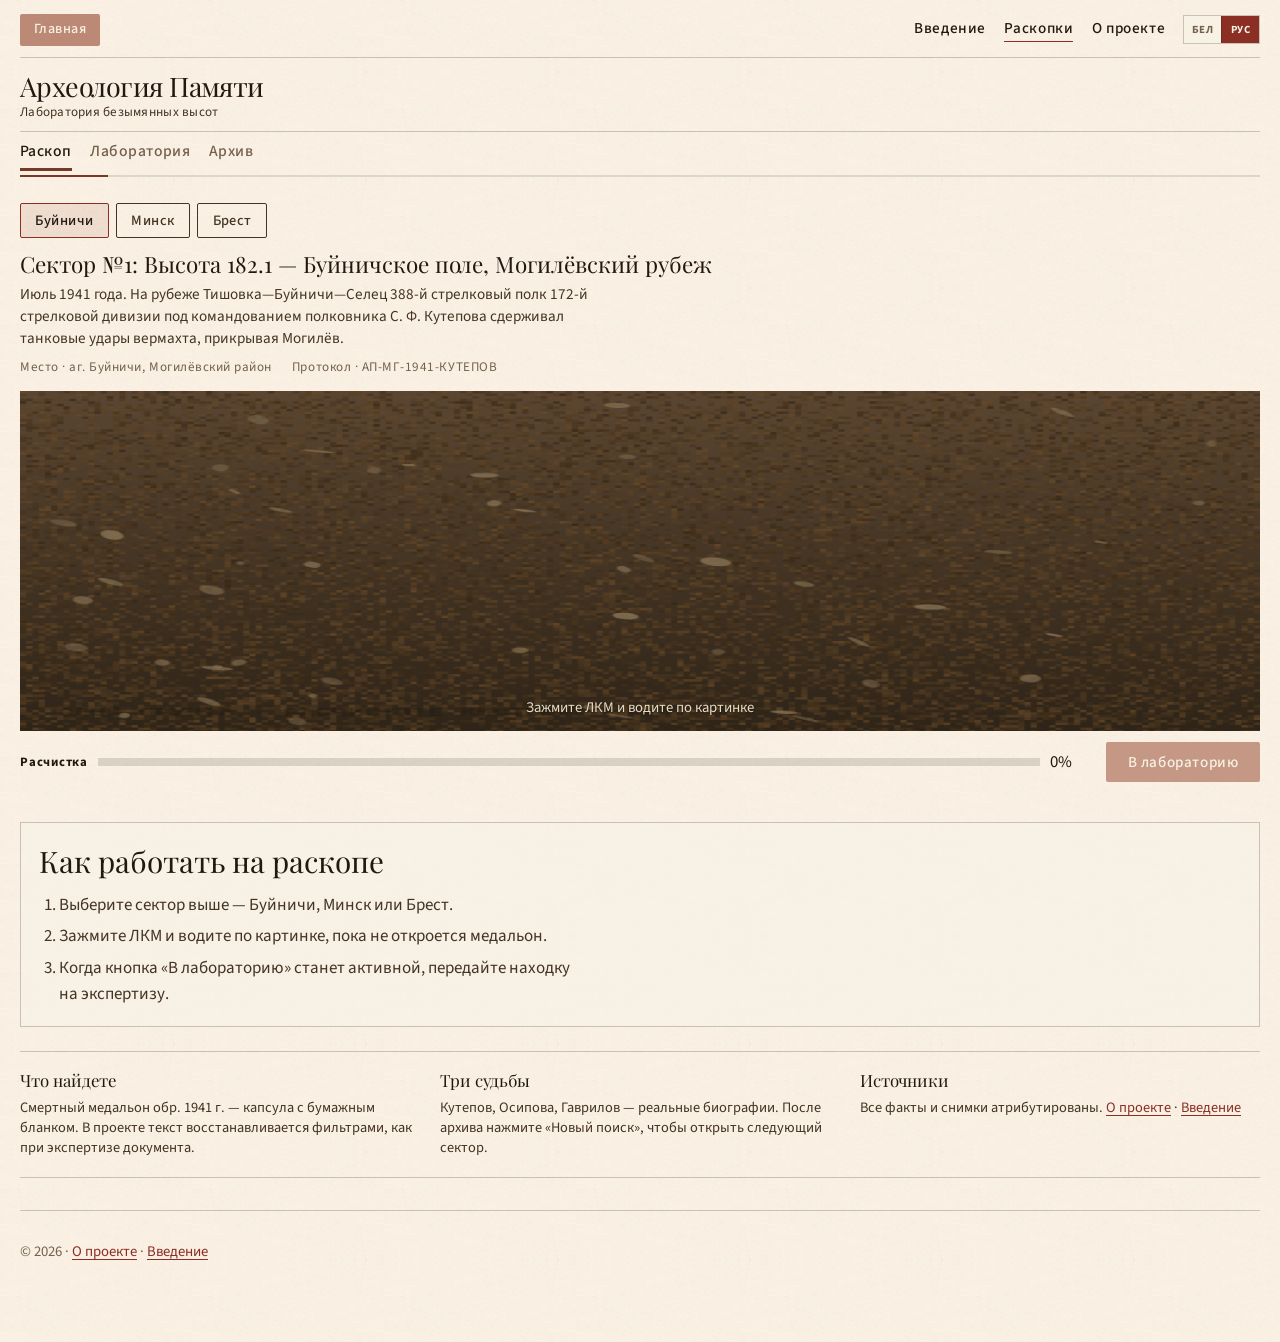
==== commit 352e35e1: "fix" ====
--- a/lab.html
+++ b/lab.html
@@ -215,9 +215,6 @@
             </button>
           </div>
         </article>
-        <article class="panel">
-          <div id="case-sources"></div>
-        </article>
       </section>
 
       <footer class="footer">
--- a/css/styles.css
+++ b/css/styles.css
@@ -1414,19 +1414,17 @@
   margin-top: auto;
 }
 
-@media (min-width: 901px) {
-  .step-card:not(:last-child)::after {
-    content: "→";
-    position: absolute;
-    right: -1.05rem;
-    top: 50%;
-    transform: translateY(-50%);
-    font-size: 1.4rem;
-    font-weight: 700;
-    color: var(--terracotta-wash);
-    z-index: 3;
-    pointer-events: none;
-  }
+.step-card:not(:last-child)::after {
+  content: "→";
+  position: absolute;
+  right: -1.05rem;
+  top: 50%;
+  transform: translateY(-50%);
+  font-size: 1.4rem;
+  font-weight: 700;
+  color: var(--terracotta-wash);
+  z-index: 3;
+  pointer-events: none;
 }
 
 .heroes-grid {
@@ -1761,7 +1759,8 @@
   max-width: 68ch;
 }
 
-.about-section__title {
+.about-section__title,
+.about-heading {
   margin: 0 0 0.55rem;
   font-family: var(--font-display);
   font-size: 1.45rem;
@@ -1787,46 +1786,87 @@
   background: rgba(34, 24, 16, 0.04);
 }
 
-@media (max-width: 900px) {
+@media (max-width: 1024px) {
+  .site-shell,
+  .about-shell {
+    padding-left: 1.25rem;
+    padding-right: 1.25rem;
+  }
+
+  .hero-grid {
+    gap: 1.75rem;
+  }
+
+  .heroes-grid {
+    gap: 1.15rem;
+  }
+
+  .metrics-grid {
+    gap: 0.85rem;
+  }
+}
+
+@media (max-width: 998px) {
+  .hero-grid,
+  .medallion-grid,
+  .steps-grid,
+  .lab-layout {
+    grid-template-columns: 1fr;
+  }
+
+  .heroes-grid {
+    grid-template-columns: repeat(2, minmax(0, 1fr));
+  }
+
+  .step-card:not(:last-child)::after {
+    display: none;
+  }
+
+  .hero-card {
+    max-width: 600px;
+    margin: 0 auto;
+    width: 100%;
+  }
+
+  .hero-dock {
+    flex-direction: column;
+    align-items: stretch;
+  }
+
+  .btn-lab {
+    width: 100%;
+  }
+}
+
+@media (max-width: 768px) {
   .comp-frame {
     padding: 0.85rem 1rem 1.15rem;
   }
 
   .site-shell,
-  .about-page .about-shell {
+  .about-shell {
     padding-left: 1rem;
     padding-right: 1rem;
   }
 
-  .site-header__bar,
   .header-bar {
     flex-direction: column;
     align-items: stretch;
-  }
-
-  .site-header__tools,
+    gap: 0.75rem;
+  }
+
   .header-tools {
     margin-left: 0;
     justify-content: space-between;
   }
 
-  .hero-nav {
-    justify-content: flex-start;
-  }
-
-  .intro-steps,
-  .intro-heroes,
-  .hero-grid,
-  .medallion-grid,
-  .steps-grid,
-  .heroes-grid,
-  .context-strip {
+  .heroes-grid {
     grid-template-columns: 1fr;
   }
 
   .metrics-grid {
     grid-template-columns: repeat(2, minmax(0, 1fr));
-    gap: 1rem;
+    gap: 0.85rem;
   }
 
   .metric-card:nth-child(2)::after,
@@ -1835,7 +1875,11 @@
   }
 
   .brand-mark {
-    font-size: clamp(1.45rem, 6.5vw, 1.85rem);
+    font-size: 1.6rem;
+  }
+
+  .hero-title {
+    font-size: 1.85rem;
   }
 
   .dig-stage {
@@ -1846,42 +1890,121 @@
 
   .dig-cue {
     font-size: 0.85rem;
-    white-space: normal;
     max-width: 92%;
   }
 
-  .hero-dock {
+  .sector-picker {
     flex-direction: column;
-    align-items: stretch;
-  }
-
-  .hero-dock__progress {
-    width: 100%;
-  }
-
-  .btn-lab {
-    width: 100%;
-  }
-
-  .lab-layout {
-    grid-template-columns: 1fr;
-  }
-}
-
-@media (max-width: 580px) {
+  }
+}
+
+@media (max-width: 480px) {
+  .site-shell,
+  .comp-frame,
+  .about-shell {
+    padding-left: 0.75rem;
+    padding-right: 0.75rem;
+  }
+
   .metrics-grid {
     grid-template-columns: 1fr;
   }
+
   .metric-card::after,
   .metric-item::after {
-    display: none !important;
-  }
+    display: none;
+  }
+
   .hero-title {
-    font-size: 1.75rem;
-  }
+    font-size: 1.65rem;
+  }
+
+  .hero-pills {
+    flex-direction: column;
+    align-items: flex-start;
+  }
+
+  .hero-links {
+    flex-direction: column;
+    width: 100%;
+  }
+
+  .btn {
+    width: 100%;
+    justify-content: center;
+    text-align: center;
+  }
+
   .medallion-box {
-    padding: 1.15rem 1rem;
-  }
-}
-
-
+    padding: 1rem 0.85rem;
+  }
+
+  .spec-table td {
+    display: block;
+    width: 100%;
+    padding: 0.35rem 0;
+  }
+
+  .spec-table tr {
+    display: block;
+    margin-bottom: 0.5rem;
+  }
+}
+
+@media (max-width: 360px) {
+  .brand-mark {
+    font-size: 1.35rem;
+  }
+
+  .hero-title {
+    font-size: 1.45rem;
+  }
+
+  .nav-link {
+    font-size: 0.8rem;
+    padding: 0.25rem 0.35rem;
+  }
+
+  .card-docket {
+    flex-direction: column;
+    align-items: flex-start;
+    gap: 0.35rem;
+  }
+
+  .hero-pill {
+    font-size: 0.75rem;
+  }
+
+  .actions {
+    flex-direction: column;
+  }
+}
+
+@media (max-width: 320px) {
+  .site-shell,
+  .comp-frame,
+  .about-shell {
+    padding-left: 0.5rem;
+    padding-right: 0.5rem;
+  }
+
+  .hero-title {
+    font-size: 1.3rem;
+  }
+
+  .panel-title,
+  .section-title {
+    font-size: 1.25rem;
+  }
+
+  .spec-table {
+    font-size: 0.8rem;
+  }
+
+  .btn {
+    padding: 0.5rem 0.75rem;
+    font-size: 0.82rem;
+  }
+}
+
+
